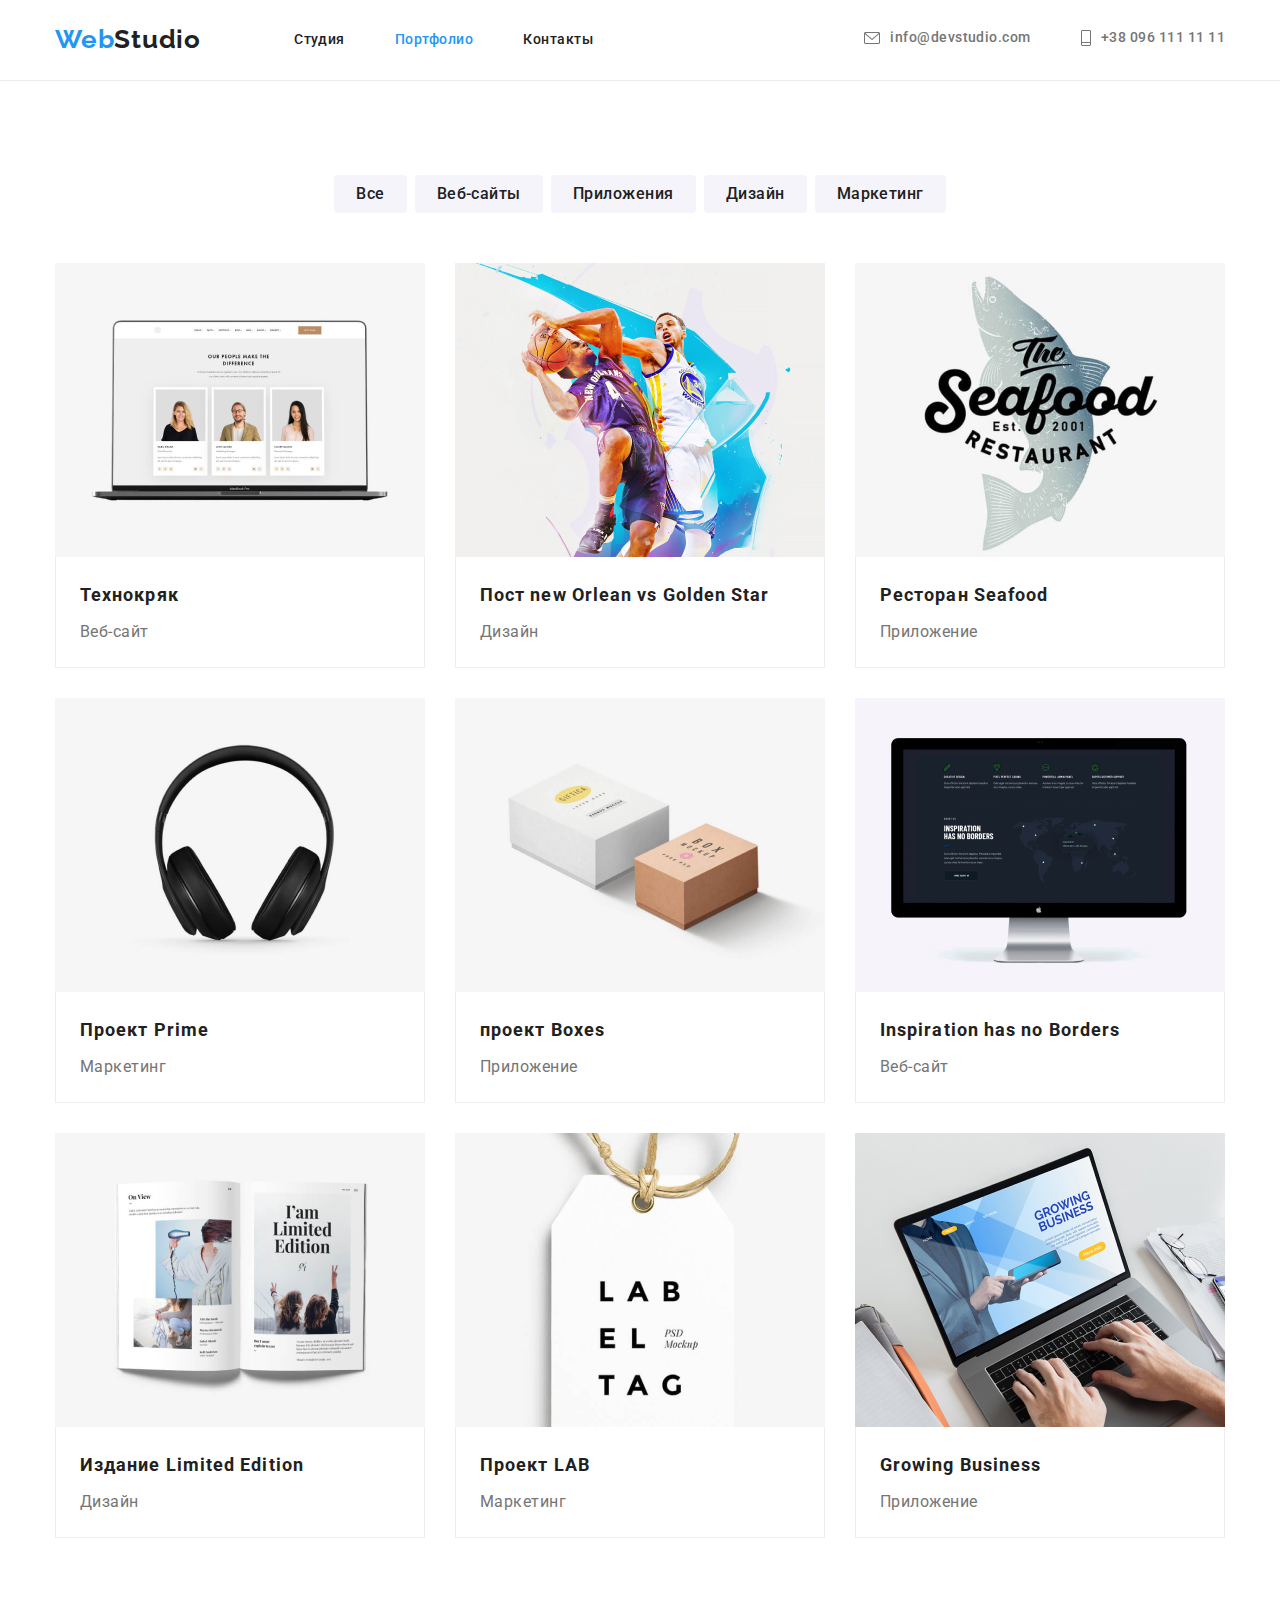
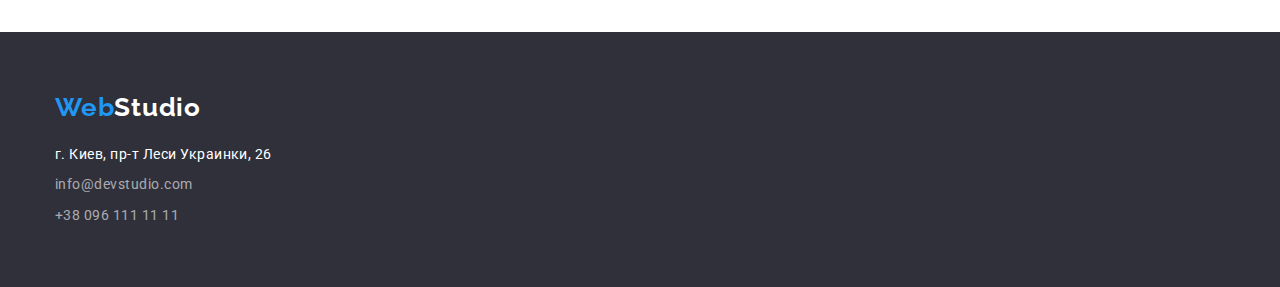
==== portfolio.html @ 6709a8cc "тренировка before 31/10" ====
<!DOCTYPE html>
<html lang="en">
<head>
    <meta charset="UTF-8">
    <meta name="viewport" content="width=device-width, initial-scale=1.0">
    <title>Portfolio</title>
    <link rel="stylesheet" href="https://cdnjs.cloudflare.com/ajax/libs/modern-normalize/1.0.0/modern-normalize.css">
    <link href="https://fonts.googleapis.com/css2?family=Roboto:wght@400;500;700;900&display=swap" rel="stylesheet">
    
    <link rel="stylesheet" href="./css/style.css" />
</head>
<body>
    <header class="header">
        <div class="container header-list">
            <a class="logo link" href="./index.html"><span class="logo-web">Web</span>Studio</a>
            <nav>
                <ul class="site-nav list">
                    <li class="item">
                        <a href="./index.html" class="link">Студия</a></li>
                    <li class="item">
                        <a href="./portfolio.html" class="link current">Портфолио</a></li>
                    <li class="item">
                        <a href="#contacts" class="link">Контакты</a></li>
                </ul>
            </nav>
            <ul class="contacts list">
                <li class="item">
                    <a class="mail link" href="mailto:info@devstudio.com">info@devstudio.com</a>
                </li>
                <li class="item">
                    <a class="phone link" href="tel:+380961111111">+38 096 111 11 11</a>
                </li>
            </ul>
        </div>
    </header>

    <div class="main">
        <div class="container">
     <ul class="head list">
        <li class="item"><a class="link main-button" href="">Все</a></li>
        <li class="item"><a class="link main-button" href="">Веб-сайты</a></li>
        <li class="item"><a class="link main-button" href="">Приложения</a></li>
        <li class="item"><a class="link main-button" href="">Дизайн</a></li>
        <li class="item"><a class="link main-button" href="">Маркетинг</a></li>
     </ul>
      
     <ul class="portfolio list ">
        <li class="item">
            <img class="img" src="./images/img(7).jpg" alt="example-1" width="370" height="294">
            <div class="description">
                <h2 class="example mardgin-reset">Технокряк</h2>
                <p class="mardgin-reset">Веб-сайт</p>
            </div>
        </li>
    
        <li class="item">
            <img class="img" src="./images/img8.jpg" alt="example-2" width="370" height="294">
            <div class="description">
                <h2 class="example mardgin-reset">Пост new Orlean vs Golden Star</h2>
                <p class="mardgin-reset">Дизайн</p>
            </div>
        </li>
    
        <li class="item">
            <img class="img" src="./images/img9.jpg" alt="example-3" width="370" height="294">
            <div class="description">
                <h2 class="example mardgin-reset">Ресторан Seafood</h2>
                <p class="mardgin-reset">Приложение</p>
            </div>
        </li>
    
        <li class="item">
            <img class="img" src="./images/img10.jpg" alt="example-4" width="370" height="294">
            <div class="description">
                <h2 class="example mardgin-reset">Проект Prime</h2>
                <p class="mardgin-reset">Маркетинг</p>
            </div>
        </li>
    
        <li class="item">
            <img class="img" src="./images/img11.jpg" alt="example-5" width="370" height="294">
            <div class="description">
                <h2 class="example mardgin-reset">проект Boxes</h2>
                <p class="mardgin-reset">Приложение</p>
            </div>
        </li>
    
        <li class="item">
            <img class="img" src="./images/img12.jpg" alt="example-6" width="370" height="294">
            <div class="description">
                <h2 class="example mardgin-reset">Inspiration has no Borders</h2>
                <p class="mardgin-reset">Веб-сайт</p>
            </div>
        </li>
    
        <li class="item">
            <img class="img" src="./images/img13.jpg" alt="example-7" width="370" height="294">
            <div class="description">
                <h2 class="example mardgin-reset">Издание Limited Edition</h2>
                <p class="mardgin-reset">Дизайн</p>
            </div>
        </li>
    
        <li class="item">
            <img class="img" src="./images/img14.jpg" alt="example-8" width="370" height="294">
            <div class="description">
                <h2 class="example mardgin-reset">Проект LAB</h2>
                <p class="mardgin-reset">Маркетинг</p>
            </div>
        </li>
    
        <li class="item">
            <img class="img" src="./images/img15.jpg" alt="example-9" width="370" height="294">
            <div class="description">
                <h2 class="example mardgin-reset">Growing Business</h2>
                <p class="mardgin-reset">Приложение</p>
            </div>
        </li>
     </ul>
    </div>
    </div>
    <footer class="contact" id="contacts">
        <section class="footer container">
            <h2 class="mardgin-reset visually-hidden ">Контакты</h2>
            <ul class="list">
                <li><a class="logo-white link" href="./index.html"><span class="logo-web">Web</span>Studio</a></li>
                <li><a class="address link" href="https://goo.gl/maps/WnVNhJ2JsG3J3h6x5" target="_blank"
                        rel="noopener noreferer">
                        г. Киев, пр-т Леси Украинки, 26</a></li>
                <li>
                    <a class="footer-mail link" href="mailto:info@devstudio.com">info@devstudio.com</a>
                </li>
                <li>
                    <a class="footer-phone link" href="tel:+380961111111">+38 096 111 11 11</a>
                </li>
            </ul>
        </section>
    </footer>
</body>
</html>
---- css/style.css ----
/*Raleway 700
Roboto 400 500 700 900 */
/* raleway-700 - latin */
@font-face {
  font-family: "Raleway";
  font-style: normal;
  font-weight: 700;
  src: url("../fonts/raleway/raleway-v18-latin-700.eot");
  src: local(""),
    url("../fonts/raleway/raleway-v18-latin-700.eot?#iefix")
      format("embedded-opentype"),
    url("../fonts/raleway/raleway-v18-latin-700.woff2") format("woff2"),
    url("../fonts/raleway/raleway-v18-latin-700.woff") format("woff"),
    url("../fonts/raleway/raleway-v18-latin-700.ttf") format("truetype"),
    url("../fonts/raleway/raleway-v18-latin-700.svg#Raleway") format("svg");
}

:root {
  --main-text-color: #757575;
  --second-text-color: #212121;
  --hover-text-color: #2196f3;
  --main-background-color: #e5e5e5;
  --hero-title-color: #ffffff;
  --footer-color: #ffffff;
  --border-color: #eeeeee;

  --background-header-color: #ffffff;
  --background-working-color: #e5e5e5;
  --background-color-footer: #2f303a;
  --bgc-logo: #f5f4fa;
}

html {
  box-sizing: border-box;
}

*,
*::before,
*::after {
  box-sizing: inherit;
}

body {
  font-family: "Roboto", sans-serif;
  font-size: 14px;
  font-weight: 400;
  color: var(--main-text-color);
  background-color: var(--main-background-color);
}

.mardgin-reset {
  margin-top: 0;
  margin-bottom: 0;
}

img {
  display: block;
  max-width: 100%;
  height: auto;
}

.link {
  text-decoration: none;
  /*display: inline-block;*/
}

.container {
  margin-right: auto;
  margin-left: auto;
  width: 1200px;
  padding-right: 15px;
  padding-left: 15px;
}

/*header*/
.header {
  background-color: var(--background-header-color);
  color: var(--second-text-color);
  font-weight: 500;
  line-height: 1.14;
  letter-spacing: 0.02em;
  border-bottom: 1px solid #ececec;
}

.header-list {
  display: flex;
  align-items: center;
}

/*logo*/
.logo {
  color: var(--second-text-color);
  font-family: "Raleway";
  font-weight: 700;
  font-size: 26px;
  line-height: 1.2;
  letter-spacing: 0.03em;
  padding-top: 24px;
  padding-bottom: 25px;
}
.logo:focus {
  color: var(--second-text-color);
}
.logo-web {
  color: var(--hover-text-color);
}

/*site-nav*/
.list {
  list-style: none;
  padding-left: 0;
}

.site-nav {
  display: flex;
  padding: 0;
  margin-left: 93px;
  margin-top: 0;
  margin-right: 0;
  margin-bottom: 0;
}

.site-nav .item {
  font-size: 14px;
  line-height: 1.14;
}

.site-nav .item + .item {
  margin-left: 50px;
}

.site-nav .link {
  display: block;
  padding-top: 31px;
  padding-bottom: 31px;
  color: var(--second-text-color);
}
.site-nav .link:hover,
.site-nav .link:focus {
  color: var(--hover-text-color);
}
.site-nav .link.current {
  color: var(--hover-text-color);
}

/*contacts*/
.contacts {
  display: flex;
  padding: 0;
  margin-left: auto;
  background-color: inherit;
}

.contacts .item {
  font-size: 14px;
  line-height: 1.14;
}

.contacts .item + .item {
  margin-left: 50px;
}

.mail {
  display: inline-flex;
  align-items: center;
  color: var(--main-text-color);
}
.mail::before {
  content: "";
  width: 16px;
  height: 12px;
  margin-right: 10px;
  background-image: url(../images/mail.png);
  background-size: contain;
}

.mail:hover,
.mail:focus {
  color: var(--hover-text-color);
}
.phone {
  display: inline-flex;
  align-items: center;
  color: var(--main-text-color);
}
.phone::before {
  content: "";
  width: 10px;
  height: 16px;
  margin-right: 10px;
  background-image: url(../images/phone.png);
  background-size: contain;
}

.phone:hover,
.phone:focus {
  color: var(--hover-text-color);
}

/*hero*/
.hero {
  padding-top: 200px;
  padding-bottom: 200px;

  background-color: var(--background-color-footer);
  background-image: /*linear-gradient(center, rgba(47, 48, 58, 0.4) ;)*/ url(../images/hero.jpg);

  text-align: center;
}
.hero-title {
  margin-top: 0;
  margin-bottom: 30px;

  color: var(--hero-title-color);
  font-weight: 900;
  font-size: 44px;
  line-height: 1.38;
  letter-spacing: 0.06em;
  text-transform: uppercase;
}
.hero-button {
  display: inline-block;
  min-width: 200px;
  padding: 10px 32px;
  border-radius: 4px;

  color: var(--hero-title-color);
  background-color: var(--hover-text-color);

  font-family: inherit;
  font-weight: 700;
  font-size: 16px;
  line-height: 1.87;
  text-align: center;
  letter-spacing: 0.06em;
  text-decoration: none;
}

.hero-button:hover,
.hero-button:focus {
  background-color: var(--background-header-color);
  color: var(--hover-text-color);
}

/*working*/
.working {
  padding-top: 94px;
  padding-bottom: 94px;
  background-color: var(--background-header-color);
}
.work {
  display: flex;
  margin-bottom: 94px;
  margin-top: 0;
}
.container > .img {
  margin-bottom: 0;
}
.work .item {
  width: 270px;

  font-size: 14px;
  font-weight: 400;
  line-height: 1.7;
  letter-spacing: 0.03em;
  text-align: left;
}

.work .item + .item {
  margin-left: 30px;
}

.section-title {
  color: var(--second-text-color);
  font-size: 36px;
  font-style: normal;
  font-weight: 700;
  line-height: 1.167;
  letter-spacing: 0.03em;
  text-align: center;
}
.small-title {
  margin-bottom: 10px;

  color: var(--second-text-color);
  font-size: 14px;
  font-weight: 700;
  line-height: 1.14;
  letter-spacing: 0.03em;
  text-align: left;
  text-transform: uppercase;
}

.small-title::before {
  display: block;
  content: "";
  height: 120px;
  background-color: #f5f4fa;
  border-radius: 4px;
  background-size: 62.32px;
  background-repeat: no-repeat;
  background-position: center;
  margin-bottom: 30px;
}

.ikon-group::before {
  background-image: url(../images/Group.svg);
}
.ikon-clock::before {
  background-image: url(../images/clock\ 1.svg);
}
.ikon-diagram::before {
  background-image: url(..//images/diagram\ 1.svg);
}
.ikon-astronaut::before {
  background-image: url(../images/astronaut\ 1.svg);
}

.work-title {
  margin-bottom: 50px;
}
.img {
  display: flex;
  margin-top: 0px;
}

.img .item + .item {
  margin-left: 30px;
}

/*workers*/

.workers {
  padding-bottom: 94px;
  padding-top: 94px;
  background-color: var(--bgc-logo);

  font-size: 16px;
  font-weight: 400;
  line-height: 19px;
  letter-spacing: 0.03em;
  text-align: center;
}
.comand {
  padding-bottom: 50px;
}
.workers-team {
  display: flex;
  margin-top: 0;
  margin-bottom: 0;
}
.workers-team .item + .item {
  margin-left: 30px;
}
.workers-list {
  max-height: 368px;
  box-shadow: 0px 1px 3px rgba(0, 0, 0, 0.12), 0px 1px 1px rgba(0, 0, 0, 0.14),
    0px 2px 1px rgba(0, 0, 0, 0.2);
  border-radius: 0px 0px 4px 4px;
  background-color: var(--background-header-color);
}
.workers-list p {
  margin-top: 10px;
  margin-bottom: 30px;
  text-align: center;
  font-weight: 400;
  line-height: 1.22;
}
.name-title {
  margin-top: 30px;
  color: var(--second-text-color);
  font-size: 16px;
  font-weight: 500;
  line-height: 1.22;
  letter-spacing: 0.03em;
  text-align: center;
}

/*footer*/

.contact {
  background-color: var(--background-color-footer);
}
.footer {
  padding-top: 60px;
  padding-bottom: 60px;
  line-height: 1.55;
}
.logo-white {
  color: var(--footer-color);
  font-family: "Raleway";
  font-size: 26px;
  font-weight: 700;
  line-height: 1.19;
  letter-spacing: 0.03em;
}
.address {
  display: block;
  padding-top: 20px;
  color: var(--footer-color);
  font-family: Roboto;
  font-size: 14px;

  text-align: left;
}
.footer-mail,
.footer-phone {
  margin-top: 9px;
  display: block;
  color: rgba(255, 255, 255, 0.6);
  font-size: 14px;
}
.footer ul {
  margin-top: 0;
  margin-bottom: 0;
}

/*portfolio*/
.head {
  display: flex;
  justify-content: center;
  margin-top: 0;
  margin-bottom: 50px;
}
.main {
  padding-bottom: 94px;
  padding-top: 94px;
  background-color: var(--background-header-color);
}
.main-button {
  display: inline-block;
  padding: 6px 22px;
  border-radius: 4px;

  color: var(--hero-title-color);
  background-color: var(--hover-text-color);

  font-family: inherit;
  font-weight: 700;
  font-size: 16px;
  line-height: 1, 625;
  text-align: center;
  letter-spacing: 0.06em;
  text-decoration: none;
}

.head .item + .item {
  margin-left: 8px;
}

.head .link {
  color: var(--second-text-color);
  background-color: var(--bgc-logo);
  font-size: 16px;
  font-weight: 500;
  line-height: 1.625;
  letter-spacing: 0.03em;
}
.head .link:hover,
.head .link:focus {
  color: var(--footer-color);
  background-color: var(--hover-text-color);
}
.description {
  padding-top: 20px;
  padding-left: 24px;
  padding-bottom: 20px;

  border-left: 1px solid var(--border-color);
  border-right: 1px solid var(--border-color);
  border-bottom: 1px solid var(--border-color);
}

.description .example {
  margin-bottom: 4px;
}

.description p {
  line-height: 1.87;
}
.portfolio {
  display: flex;
  flex-wrap: wrap;
  margin-top: 0;
  margin-bottom: 0;
}
.portfolio > .item:not(:nth-last-child(-n + 3)) {
  margin-bottom: 30px;
}

.portfolio > .item:not(:nth-last-child(3n)) {
  margin-left: 30px;
}

.example {
  color: var(--second-text-color);
  font-size: 18px;
  font-weight: 700;
  line-height: 2;
  letter-spacing: 0.06em;
  text-align: left;
}
.list {
  font-family: Roboto;
  font-size: 16px;

  /* line-height: 1.875;*/
  letter-spacing: 0.03em;
  text-align: left;
}
.visually-hidden {
  position: absolute !important;
  clip: rect(1px 1px 1px 1px);
  clip: rect(1px, 1px, 1px, 1px);
  padding: 0 !important;
  border: 0 !important;
  height: 1px !important;
  width: 1px !important;
  overflow: hidden;
}
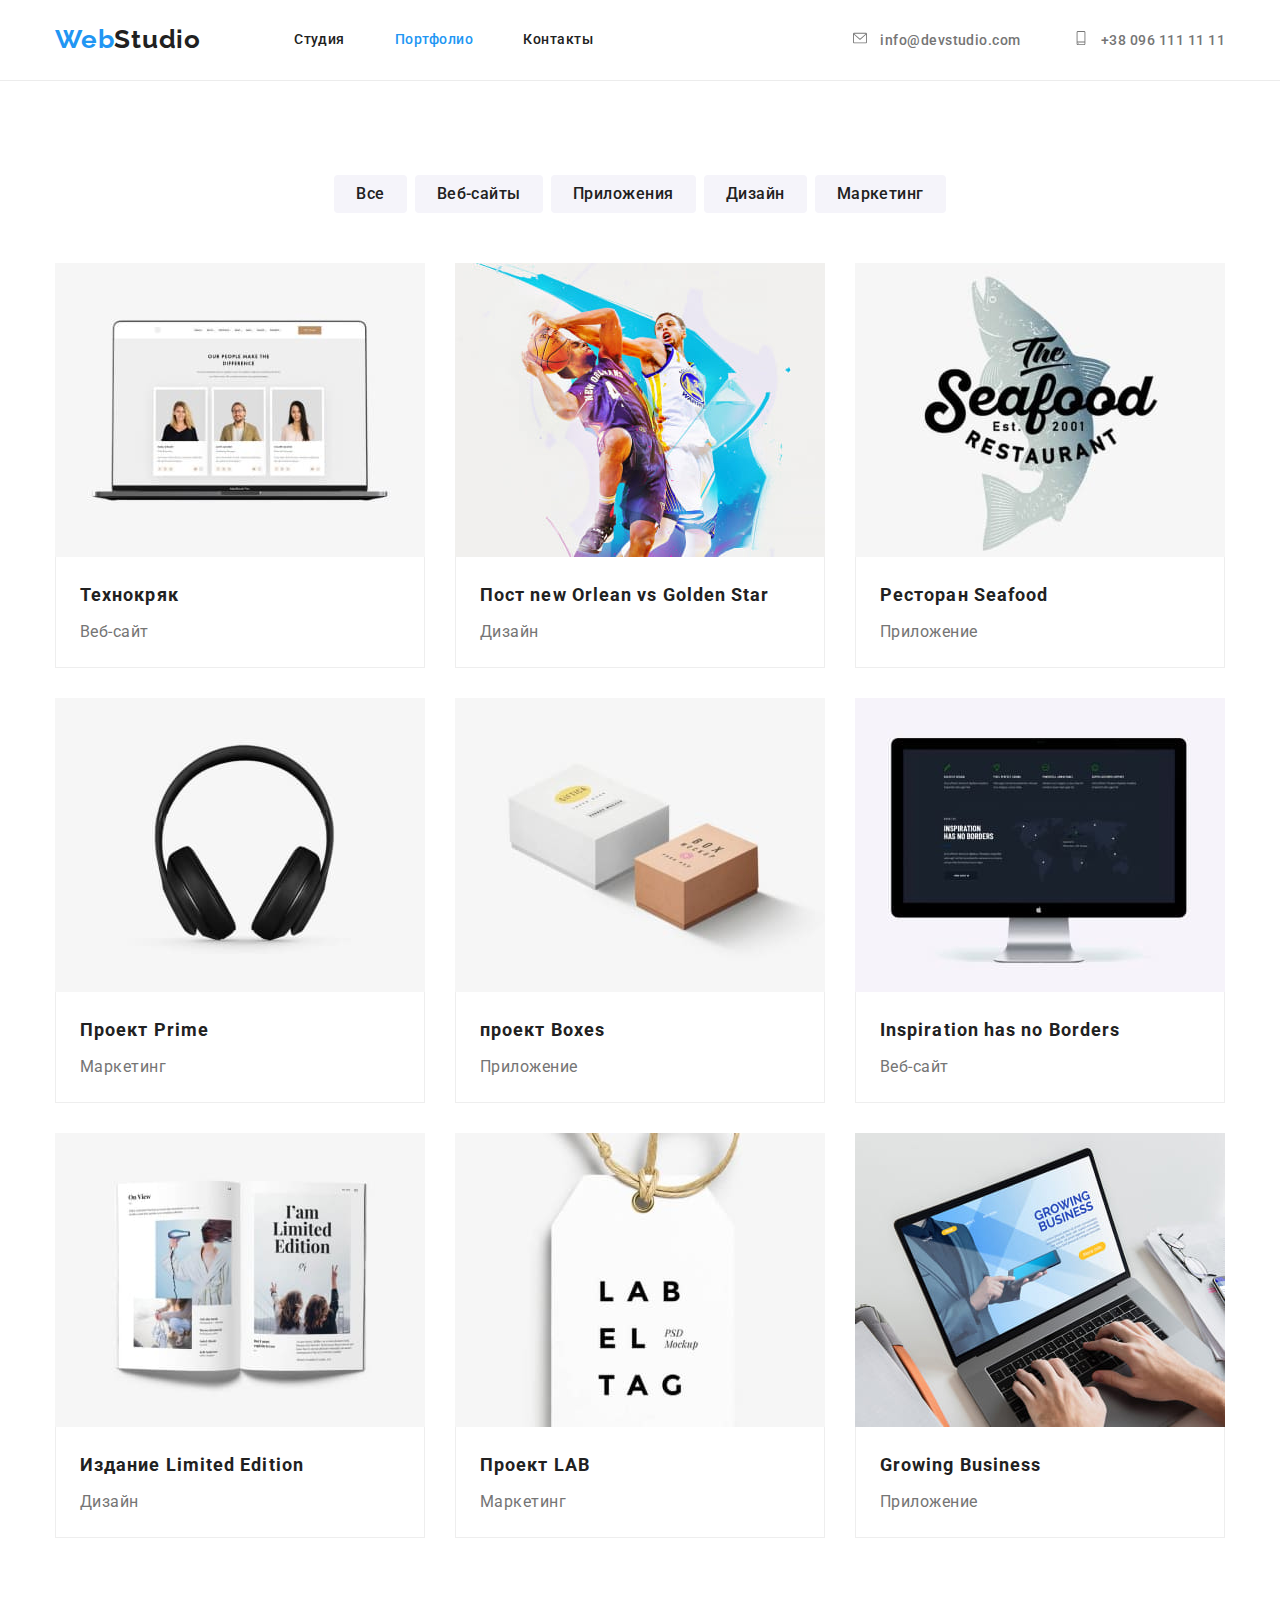
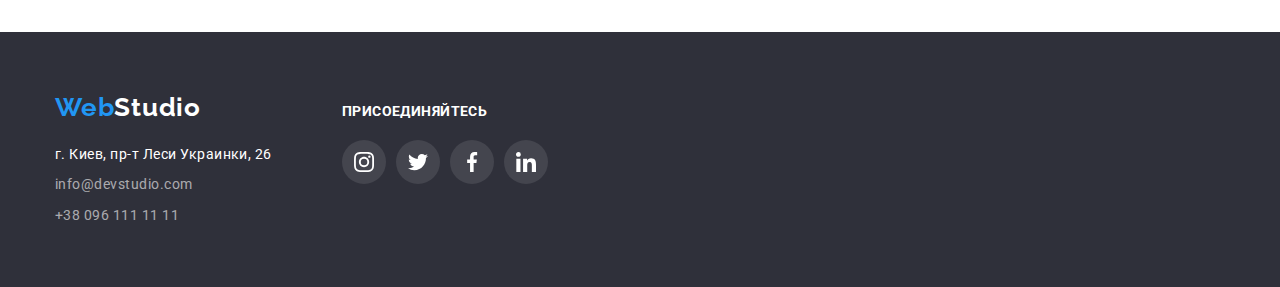
==== commit 5c9e63db: "готово ДЗ№4" ====
--- a/portfolio.html
+++ b/portfolio.html
@@ -23,12 +23,19 @@
                         <a href="#contacts" class="link">Контакты</a></li>
                 </ul>
             </nav>
+    
             <ul class="contacts list">
                 <li class="item">
-                    <a class="mail link" href="mailto:info@devstudio.com">info@devstudio.com</a>
+                    <a class="mail link" href="mailto:info@devstudio.com">
+                        <svg class="icon-mail" width="20" height="14">
+                            <use href="./images/sprite.svg#mail" height="100%"></use>
+                        </svg>info@devstudio.com</a>
                 </li>
                 <li class="item">
-                    <a class="phone link" href="tel:+380961111111">+38 096 111 11 11</a>
+                    <a class="phone link" href="tel:+380961111111">
+                        <svg class="icon-smartphone" width="20" height="14">
+                            <use href="./images/sprite.svg#smartphone"></use>
+                        </svg>+38 096 111 11 11</a>
                 </li>
             </ul>
         </div>
@@ -45,6 +52,7 @@
      </ul>
       
      <ul class="portfolio list ">
+        
         <li class="item">
             <img class="img" src="./images/img(7).jpg" alt="example-1" width="370" height="294">
             <div class="description">
@@ -121,7 +129,7 @@
     </div>
     <footer class="contact" id="contacts">
         <section class="footer container">
-            <h2 class="mardgin-reset visually-hidden ">Контакты</h2>
+            <h2 class="mardgin-reset visually-hidden">Контакты</h2>
             <ul class="list">
                 <li><a class="logo-white link" href="./index.html"><span class="logo-web">Web</span>Studio</a></li>
                 <li><a class="address link" href="https://goo.gl/maps/WnVNhJ2JsG3J3h6x5" target="_blank"
@@ -134,6 +142,35 @@
                     <a class="footer-phone link" href="tel:+380961111111">+38 096 111 11 11</a>
                 </li>
             </ul>
+            <div class="join">
+                <p class="">присоединяйтесь</p>
+                <ul class="list join-list">
+                    <li class="item">
+                        <a class="join-icon" href="https://www.instagram.com/">
+                            <svg class="icon">
+                                <use href="./images/sprite.svg#instagram">
+                                </use>
+                            </svg></a></li>
+                    <li class="item">
+                        <a class="join-icon" href="https://twitter.com/">
+                            <svg class="icon" width="20">
+                                <use href="./images/sprite.svg#twitter">
+                                </use>
+                            </svg></a></li>
+                    <li class="item">
+                        <a class="join-icon" href="https://www.facebook.com/">
+                            <svg class="icon">
+                                <use href="./images/sprite.svg#facebook">
+                                </use>
+                            </svg></a></li>
+                    <li class="item">
+                        <a class="join-icon" href="https://www.linkedin.com/">
+                            <svg class="icon">
+                                <use href="./images/sprite.svg#linkedin">
+                                </use>
+                            </svg></a></li>
+                </ul>
+            </div>
         </section>
     </footer>
 </body>
--- a/css/style.css
+++ b/css/style.css
@@ -152,58 +152,63 @@
 }
 
 .contacts .item {
+  display: inline-flex;
   font-size: 14px;
   line-height: 1.14;
+  align-items: line;
 }
 
 .contacts .item + .item {
   margin-left: 50px;
 }
 
-.mail {
-  display: inline-flex;
+.mail,
+.phone {
+  display: block;
   align-items: center;
   color: var(--main-text-color);
-}
-.mail::before {
-  content: "";
-  width: 16px;
-  height: 12px;
-  margin-right: 10px;
-  background-image: url(../images/mail.png);
-  background-size: contain;
 }
 
 .mail:hover,
 .mail:focus {
   color: var(--hover-text-color);
 }
-.phone {
-  display: inline-flex;
-  align-items: center;
-  color: var(--main-text-color);
-}
-.phone::before {
-  content: "";
-  width: 10px;
-  height: 16px;
+
+.icon-mail,
+.icon-smartphone {
+  fill: var(--main-text-color);
+  padding: 0;
   margin-right: 10px;
-  background-image: url(../images/phone.png);
-  background-size: contain;
+}
+
+.mail:hover .icon-mail,
+.mail:focus .icon-mail {
+  fill: var(--hover-text-color);
 }
 
 .phone:hover,
 .phone:focus {
   color: var(--hover-text-color);
 }
-
+.phone:hover .icon-smartphone,
+.phone:focus .icon-smartphone {
+  fill: var(--hover-text-color);
+}
 /*hero*/
 .hero {
   padding-top: 200px;
   padding-bottom: 200px;
-
+  width: 1600px;
+  height: 600px;
+  margin-left: auto;
+  margin-right: auto;
   background-color: var(--background-color-footer);
-  background-image: /*linear-gradient(center, rgba(47, 48, 58, 0.4) ;)*/ url(../images/hero.jpg);
+  background-image: linear-gradient(
+      to right,
+      rgba(47, 48, 58, 0.4),
+      rgba(47, 48, 58, 0.8)
+    ),
+    url(../images/hero.jpg);
 
   text-align: center;
 }
@@ -290,12 +295,24 @@
   text-align: left;
   text-transform: uppercase;
 }
-
+/*.work-item-icon {
+  display: flex;
+  background-color: var(--bgc-logo);
+  border-radius: 4px;
+  margin-bottom: 30px;
+  height: 120px;
+  justify-content: center;
+  align-items: center;
+}
+*/
+.icon-group {
+  display: block;
+}
 .small-title::before {
   display: block;
   content: "";
   height: 120px;
-  background-color: #f5f4fa;
+  background-color: var(--bgc-logo);
   border-radius: 4px;
   background-size: 62.32px;
   background-repeat: no-repeat;
@@ -353,7 +370,7 @@
   margin-left: 30px;
 }
 .workers-list {
-  max-height: 368px;
+  max-height: 428px;
   box-shadow: 0px 1px 3px rgba(0, 0, 0, 0.12), 0px 1px 1px rgba(0, 0, 0, 0.14),
     0px 2px 1px rgba(0, 0, 0, 0.2);
   border-radius: 0px 0px 4px 4px;
@@ -361,7 +378,7 @@
 }
 .workers-list p {
   margin-top: 10px;
-  margin-bottom: 30px;
+
   text-align: center;
   font-weight: 400;
   line-height: 1.22;
@@ -376,15 +393,110 @@
   text-align: center;
 }
 
+.social {
+  display: flex;
+
+  margin-top: 16px;
+  margin-bottom: 30px;
+  padding-right: 32px;
+  padding-left: 32px;
+}
+.social-icon {
+  display: block;
+  width: 44px;
+  height: 44px;
+  border-radius: 50%;
+  padding: 0;
+  border: 0;
+  background-color: var(--background-header-color);
+}
+.social .item + .item {
+  margin-left: 10px;
+}
+.social .social-icon {
+  display: flex;
+  justify-content: center;
+  align-items: center;
+}
+.icon {
+  width: 20px;
+  height: 20px;
+
+  fill: #afb1b8;
+}
+.social-icon:hover {
+  background-color: var(--hover-text-color);
+}
+.social-icon:hover .icon {
+  fill: var(--background-header-color);
+}
+
+.clients {
+  display: flex;
+  padding-top: 94px;
+  padding-bottom: 94px;
+  background-color: var(--background-header-color);
+}
+.clients h2 {
+  margin-bottom: 50px;
+}
+
+.link-list {
+  display: flex;
+  margin: 0;
+}
+.link-item:not(:last-child) {
+  margin-right: 30px;
+}
+
+/* .link-item .item + .item {
+    margin-left: 30px; */
+
+.link-item-logo {
+  display: flex;
+  justify-content: center;
+  align-items: center;
+  border: 1px solid #afb1b8;
+  box-sizing: border-box;
+  border-radius: 4px;
+  border-color: #afb1b8;
+  width: 170px;
+  height: 90px;
+  fill: inherit;
+}
+.icon-logo {
+  display: flex;
+  padding: 0;
+  border: 0;
+
+  width: 44.27px;
+  height: 49.23px;
+
+  fill: #afb1b8;
+}
+
+.link-item:hover {
+  fill: var(--hover-text-color);
+}
+.link-item-logo:hover {
+  border-color: var(--hover-text-color);
+}
+
+.link-item:hover .icon-logo {
+  fill: var(--hover-text-color);
+}
 /*footer*/
 
 .contact {
   background-color: var(--background-color-footer);
 }
 .footer {
+  display: flex;
   padding-top: 60px;
   padding-bottom: 60px;
   line-height: 1.55;
+
+  background-color: var(--background-color-footer);
 }
 .logo-white {
   color: var(--footer-color);
@@ -413,6 +525,66 @@
 .footer ul {
   margin-top: 0;
   margin-bottom: 0;
+}
+
+.join {
+  margin-left: 70px;
+  margin-top: 0;
+  margin-bottom: 0;
+
+  font-family: Roboto;
+  font-weight: 700;
+  font-size: 14px;
+  line-height: 1.14;
+  letter-spacing: 0.03em;
+  text-transform: uppercase;
+
+  color: #ffffff;
+}
+
+.join p {
+  padding: 0;
+  margin-top: 12px;
+  margin-bottom: 20px;
+}
+
+.join ul {
+  padding: 0;
+}
+
+.join-list {
+  display: flex;
+
+  margin-top: 16px;
+  margin-bottom: 30px;
+  padding-right: 32px;
+  padding-left: 32px;
+}
+.join-icon {
+  display: block;
+  width: 44px;
+  height: 44px;
+  border-radius: 50%;
+  padding: 0;
+  border: 0;
+  background-color: rgba(255, 255, 255, 0.1);
+}
+.join-list .item + .item {
+  margin-left: 10px;
+}
+.join-list .join-icon {
+  display: flex;
+  justify-content: center;
+  align-items: center;
+}
+.icon {
+  width: 20px;
+  height: 20px;
+
+  fill: var(--background-header-color);
+}
+.join-icon:hover {
+  background-color: var(--hover-text-color);
 }
 
 /*portfolio*/
@@ -490,6 +662,11 @@
 
 .portfolio > .item:not(:nth-last-child(3n)) {
   margin-left: 30px;
+}
+
+.portfolio .item:hover {
+  box-shadow: 0px 1px 1px rgba(0, 0, 0, 0.12), 0px 4px 4px rgba(0, 0, 0, 0.06),
+    1px 4px 6px rgba(0, 0, 0, 0.16);
 }
 
 .example {
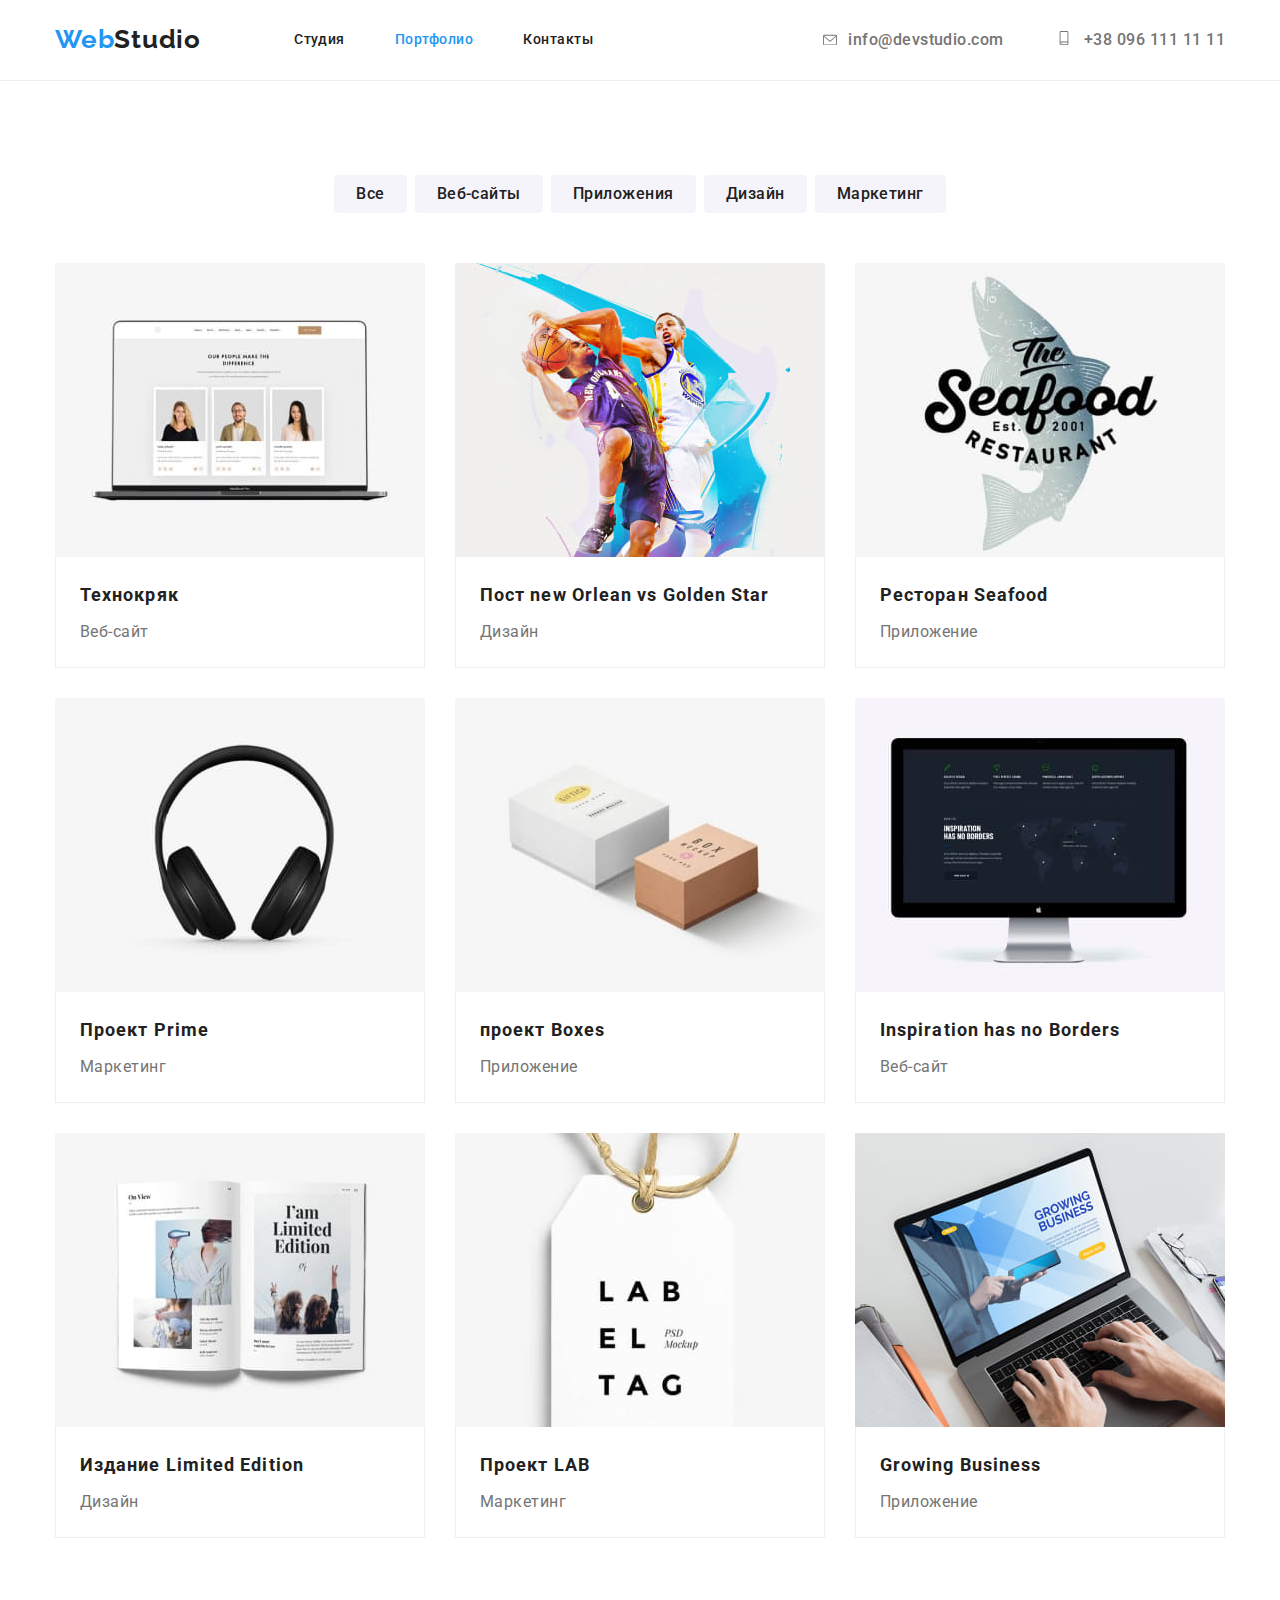
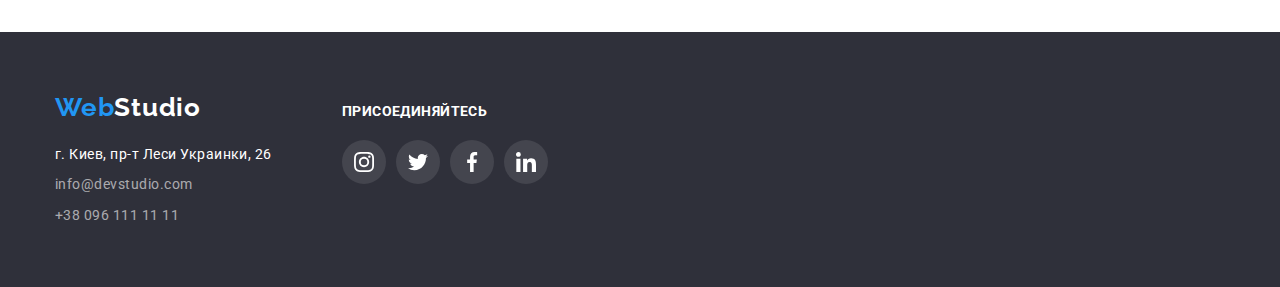
==== commit 845492f5: "исправил фил иконок соцсетей работников" ====
--- a/portfolio.html
+++ b/portfolio.html
@@ -27,8 +27,9 @@
             <ul class="contacts list">
                 <li class="item">
                     <a class="mail link" href="mailto:info@devstudio.com">
-                        <svg class="icon-mail" width="20" height="14">
-                            <use href="./images/sprite.svg#mail" height="100%"></use>
+                        <svg class="icon-mail" width="16" height="12">
+                            <use href="./images/sprite.svg#mail" height="14">
+                            </use>
                         </svg>info@devstudio.com</a>
                 </li>
                 <li class="item">
--- a/css/style.css
+++ b/css/style.css
@@ -151,12 +151,12 @@
   background-color: inherit;
 }
 
-.contacts .item {
+/* .contacts .item {
   display: inline-flex;
   font-size: 14px;
   line-height: 1.14;
   align-items: line;
-}
+} */
 
 .contacts .item + .item {
   margin-left: 50px;
@@ -176,8 +176,9 @@
 
 .icon-mail,
 .icon-smartphone {
+  display: inline-flex;
   fill: var(--main-text-color);
-  padding: 0;
+  padding-left: 0px;
   margin-right: 10px;
 }
 
@@ -418,7 +419,7 @@
   justify-content: center;
   align-items: center;
 }
-.icon {
+.social-icon-item {
   width: 20px;
   height: 20px;
 
@@ -427,7 +428,7 @@
 .social-icon:hover {
   background-color: var(--hover-text-color);
 }
-.social-icon:hover .icon {
+.social-icon:hover .social-icon-item {
   fill: var(--background-header-color);
 }
 
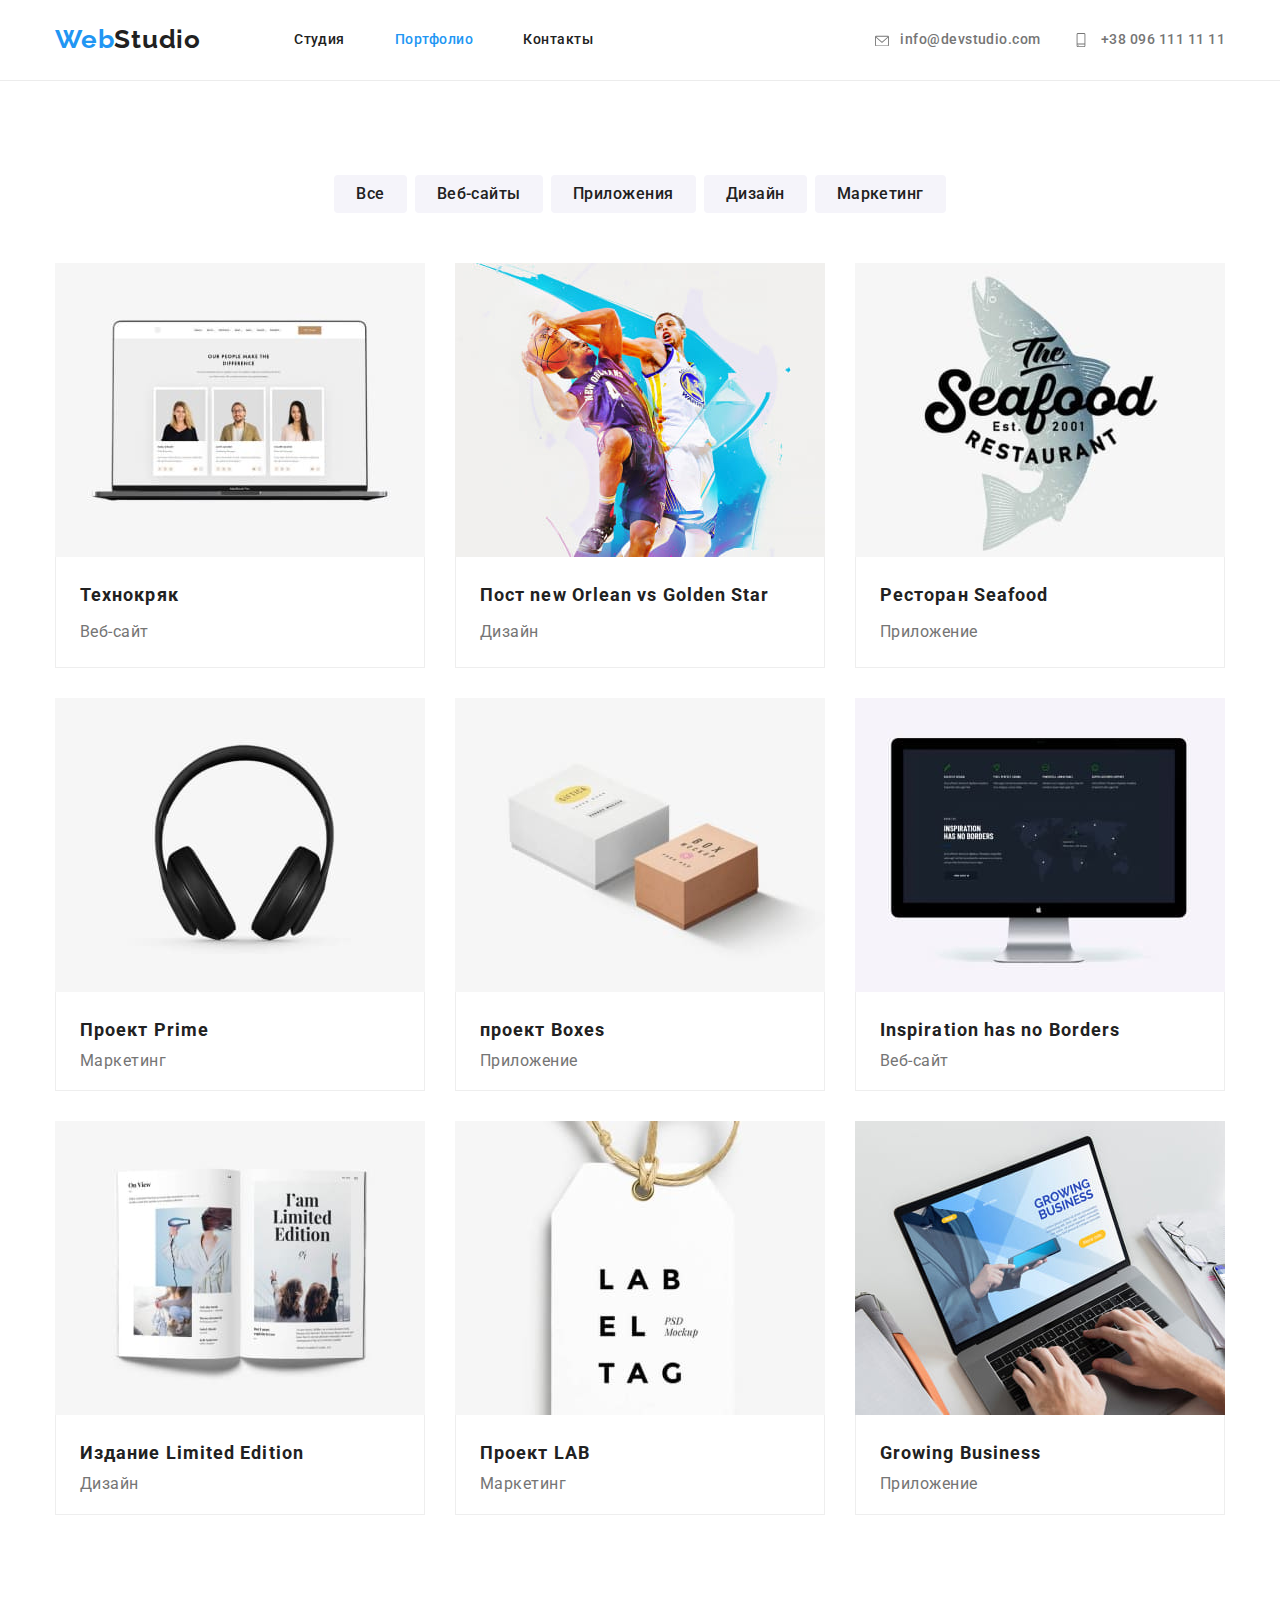
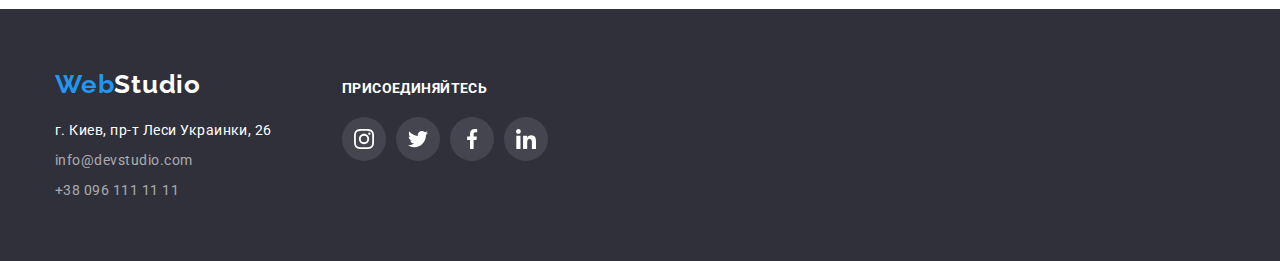
==== commit d90e0121: "перевёл карточки в ссылки" ====
--- a/portfolio.html
+++ b/portfolio.html
@@ -54,76 +54,94 @@
       
      <ul class="portfolio list ">
         
-        <li class="item">
-            <img class="img" src="./images/img(7).jpg" alt="example-1" width="370" height="294">
-            <div class="description">
-                <h2 class="example mardgin-reset">Технокряк</h2>
-                <p class="mardgin-reset">Веб-сайт</p>
-            </div>
+        <li class="list-item">
+            <a class="item" href="">
+               <img class="img" src="./images/img(7).jpg" alt="example-1" width="370" height="294">
+               <div class="description">
+                 <h2 class="example mardgin-reset">Технокряк</h2>
+                 <p class="mardgin-reset category">Веб-сайт</p>
+               </div>
+            </a>
         </li>
     
-        <li class="item">
-            <img class="img" src="./images/img8.jpg" alt="example-2" width="370" height="294">
-            <div class="description">
+        <li class="list-item">
+            <a class="item" href="">
+                <img class="img" src="./images/img8.jpg" alt="example-2" width="370" height="294">
+                <div class="description">
                 <h2 class="example mardgin-reset">Пост new Orlean vs Golden Star</h2>
-                <p class="mardgin-reset">Дизайн</p>
-            </div>
+                <p class="mardgin-reset category">Дизайн</p>
+                </div>
+            </a>
         </li>
     
-        <li class="item">
+        <li class="list-item">
+            <a class="item" href="">
             <img class="img" src="./images/img9.jpg" alt="example-3" width="370" height="294">
             <div class="description">
                 <h2 class="example mardgin-reset">Ресторан Seafood</h2>
-                <p class="mardgin-reset">Приложение</p>
+                <p class="mardgin-reset category">Приложение</p>
             </div>
+            </a>
         </li>
     
-        <li class="item">
+        <li class="list-item">
+            <a class="item" href="">
             <img class="img" src="./images/img10.jpg" alt="example-4" width="370" height="294">
             <div class="description">
                 <h2 class="example mardgin-reset">Проект Prime</h2>
                 <p class="mardgin-reset">Маркетинг</p>
             </div>
+            </a>
         </li>
     
-        <li class="item">
+        <li class="list-item">
+            <a class="item" href="">
             <img class="img" src="./images/img11.jpg" alt="example-5" width="370" height="294">
             <div class="description">
                 <h2 class="example mardgin-reset">проект Boxes</h2>
                 <p class="mardgin-reset">Приложение</p>
             </div>
+            </a>
         </li>
     
-        <li class="item">
+        <li class="list-item">
+            <a class="item" href="">
             <img class="img" src="./images/img12.jpg" alt="example-6" width="370" height="294">
             <div class="description">
                 <h2 class="example mardgin-reset">Inspiration has no Borders</h2>
                 <p class="mardgin-reset">Веб-сайт</p>
             </div>
+            </a>
         </li>
     
-        <li class="item">
+        <li class="list-item">
+            <a class="item" href="">
             <img class="img" src="./images/img13.jpg" alt="example-7" width="370" height="294">
             <div class="description">
                 <h2 class="example mardgin-reset">Издание Limited Edition</h2>
                 <p class="mardgin-reset">Дизайн</p>
             </div>
+            </a>
         </li>
     
-        <li class="item">
+        <li class="list-item">
+            <a class="item" href="">
             <img class="img" src="./images/img14.jpg" alt="example-8" width="370" height="294">
             <div class="description">
                 <h2 class="example mardgin-reset">Проект LAB</h2>
                 <p class="mardgin-reset">Маркетинг</p>
             </div>
+            </a>
         </li>
     
-        <li class="item">
+        <li class="list-item">
+            <a class="item" href="">
             <img class="img" src="./images/img15.jpg" alt="example-9" width="370" height="294">
             <div class="description">
                 <h2 class="example mardgin-reset">Growing Business</h2>
                 <p class="mardgin-reset">Приложение</p>
             </div>
+            </a>
         </li>
      </ul>
     </div>
--- a/css/style.css
+++ b/css/style.css
@@ -151,20 +151,20 @@
   background-color: inherit;
 }
 
-/* .contacts .item {
+.contacts .item {
   display: inline-flex;
   font-size: 14px;
   line-height: 1.14;
   align-items: line;
-} */
+}
 
 .contacts .item + .item {
-  margin-left: 50px;
+  margin-left: 30px;
 }
 
 .mail,
 .phone {
-  display: block;
+  display: inline-flex;
   align-items: center;
   color: var(--main-text-color);
 }
@@ -176,7 +176,7 @@
 
 .icon-mail,
 .icon-smartphone {
-  display: inline-flex;
+  display: flex;
   fill: var(--main-text-color);
   padding-left: 0px;
   margin-right: 10px;
@@ -422,13 +422,14 @@
 .social-icon-item {
   width: 20px;
   height: 20px;
-
   fill: #afb1b8;
 }
-.social-icon:hover {
+.social-icon:hover,
+.social-icon:focus {
   background-color: var(--hover-text-color);
 }
-.social-icon:hover .social-icon-item {
+.social-icon:hover .social-icon-item,
+.social-icon:focus .social-icon-item {
   fill: var(--background-header-color);
 }
 
@@ -476,14 +477,13 @@
   fill: #afb1b8;
 }
 
-.link-item:hover {
-  fill: var(--hover-text-color);
-}
-.link-item-logo:hover {
+.link-item-logo:hover,
+.link-item-logo:focus {
   border-color: var(--hover-text-color);
 }
 
-.link-item:hover .icon-logo {
+.link-item-logo:hover .icon-logo,
+.link-item-logo:focus .icon-logo {
   fill: var(--hover-text-color);
 }
 /*footer*/
@@ -495,7 +495,7 @@
   display: flex;
   padding-top: 60px;
   padding-bottom: 60px;
-  line-height: 1.55;
+  line-height: 1.5;
 
   background-color: var(--background-color-footer);
 }
@@ -584,7 +584,8 @@
 
   fill: var(--background-header-color);
 }
-.join-icon:hover {
+.join-icon:hover,
+.join-icon:focus {
   background-color: var(--hover-text-color);
 }
 
@@ -648,7 +649,7 @@
   margin-bottom: 4px;
 }
 
-.description p {
+.category {
   line-height: 1.87;
 }
 .portfolio {
@@ -657,15 +658,23 @@
   margin-top: 0;
   margin-bottom: 0;
 }
-.portfolio > .item:not(:nth-last-child(-n + 3)) {
+
+.item {
+  display: block;
+  text-decoration: none;
+  color: var(--main-text-color);
+}
+
+.portfolio > .list-item:not(:nth-last-child(-n + 3)) {
   margin-bottom: 30px;
 }
 
-.portfolio > .item:not(:nth-last-child(3n)) {
+.portfolio > .list-item:not(:nth-last-child(3n)) {
   margin-left: 30px;
 }
 
-.portfolio .item:hover {
+.portfolio .item:hover,
+.portfolio .item:focus {
   box-shadow: 0px 1px 1px rgba(0, 0, 0, 0.12), 0px 4px 4px rgba(0, 0, 0, 0.06),
     1px 4px 6px rgba(0, 0, 0, 0.16);
 }
@@ -687,12 +696,12 @@
   text-align: left;
 }
 .visually-hidden {
-  position: absolute !important;
+  position: absolute;
   clip: rect(1px 1px 1px 1px);
   clip: rect(1px, 1px, 1px, 1px);
-  padding: 0 !important;
-  border: 0 !important;
-  height: 1px !important;
-  width: 1px !important;
+  padding: 0;
+  border: 0;
+  height: 1px;
+  width: 1px;
   overflow: hidden;
 }
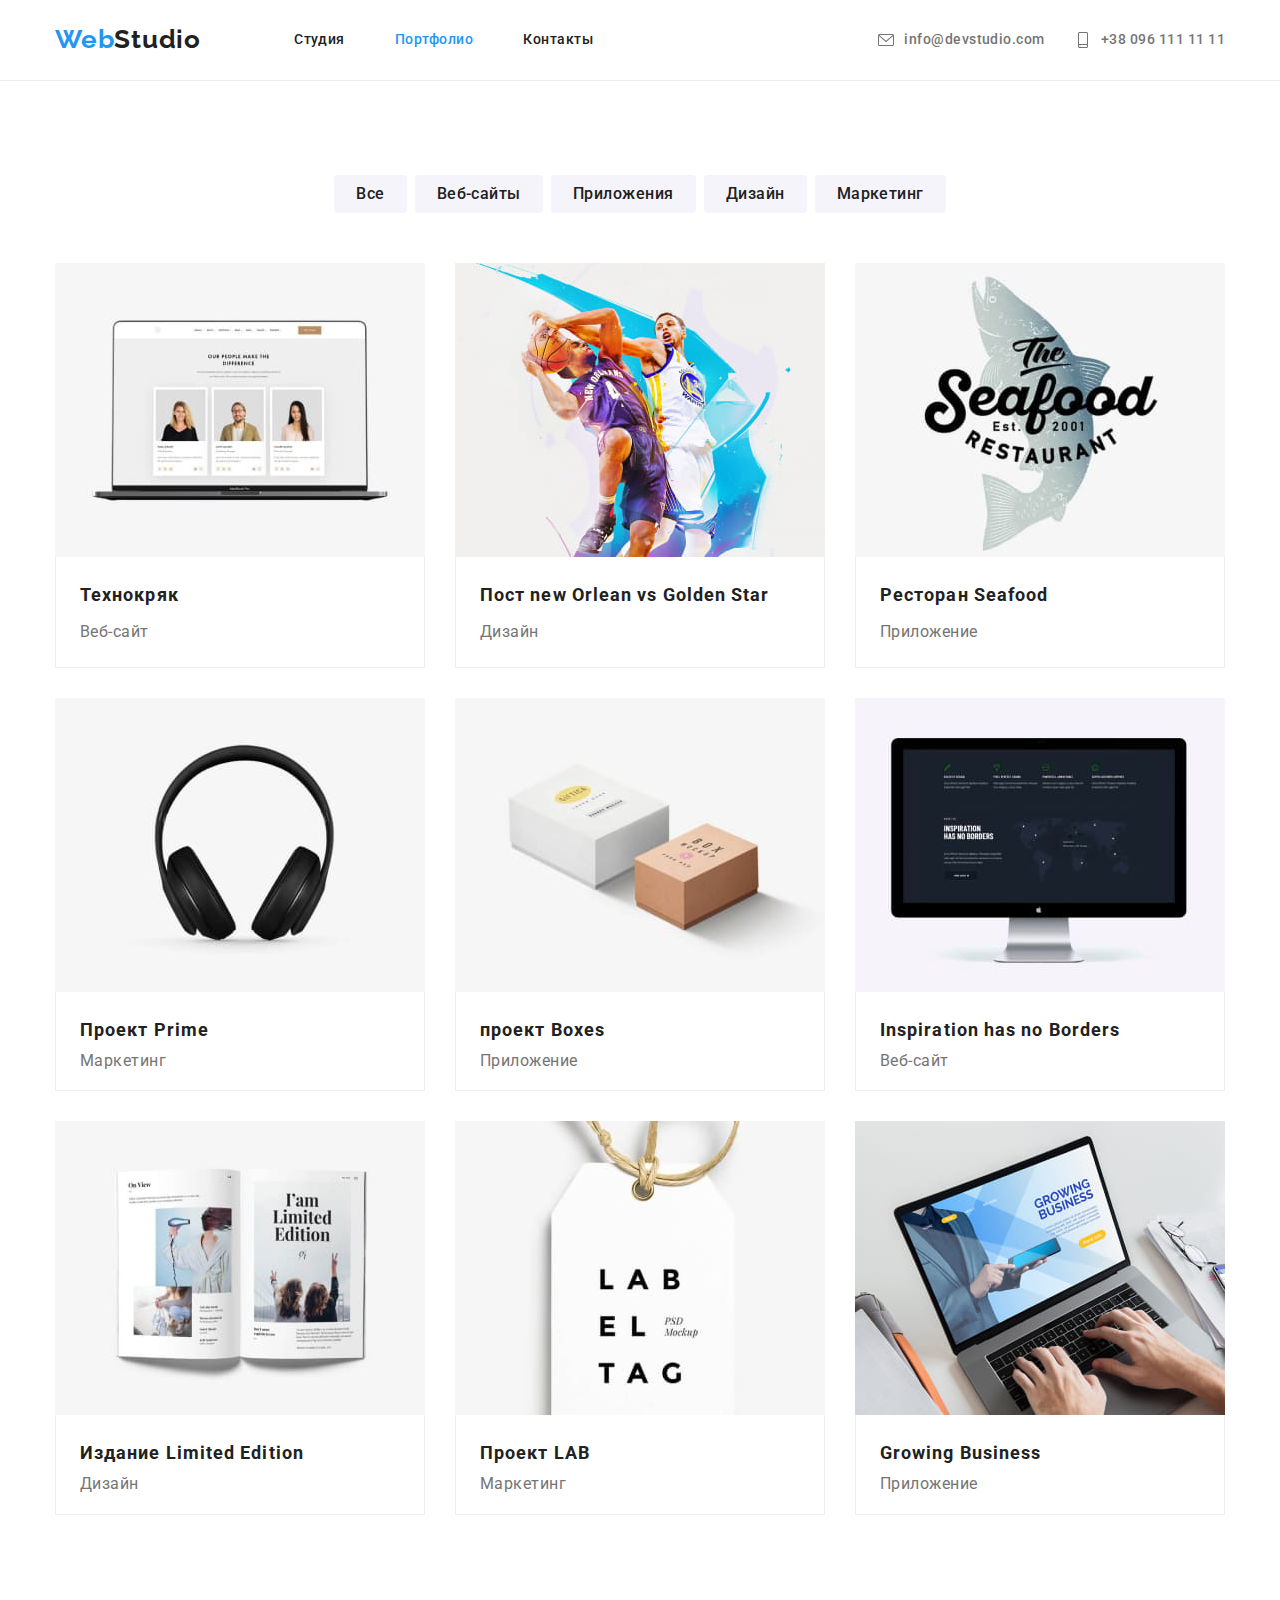
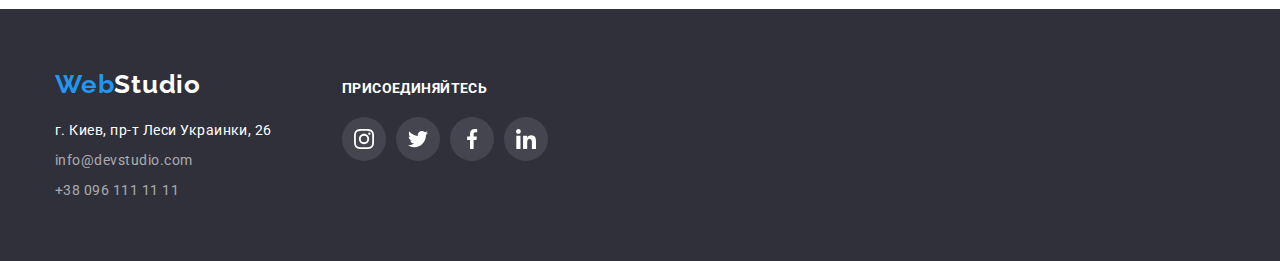
==== commit abab31f1: "исправлены иконки почты и телефона" ====
--- a/portfolio.html
+++ b/portfolio.html
@@ -18,7 +18,7 @@
                     <li class="item">
                         <a href="./index.html" class="link">Студия</a></li>
                     <li class="item">
-                        <a href="./portfolio.html" class="link current">Портфолио</a></li>
+                        <a href="./portfolio.html" class="link  current">Портфолио</a></li>
                     <li class="item">
                         <a href="#contacts" class="link">Контакты</a></li>
                 </ul>
@@ -27,14 +27,14 @@
             <ul class="contacts list">
                 <li class="item">
                     <a class="mail link" href="mailto:info@devstudio.com">
-                        <svg class="icon-mail" width="16" height="12">
-                            <use href="./images/sprite.svg#mail" height="14">
+                        <svg class="icon-mail" style="height: 16px; width: 16px">
+                            <use href="./images/sprite.svg#mail">
                             </use>
                         </svg>info@devstudio.com</a>
                 </li>
                 <li class="item">
                     <a class="phone link" href="tel:+380961111111">
-                        <svg class="icon-smartphone" width="20" height="14">
+                        <svg class="icon-smartphone" style="height: 16px; width: 16px">
                             <use href="./images/sprite.svg#smartphone"></use>
                         </svg>+38 096 111 11 11</a>
                 </li>
